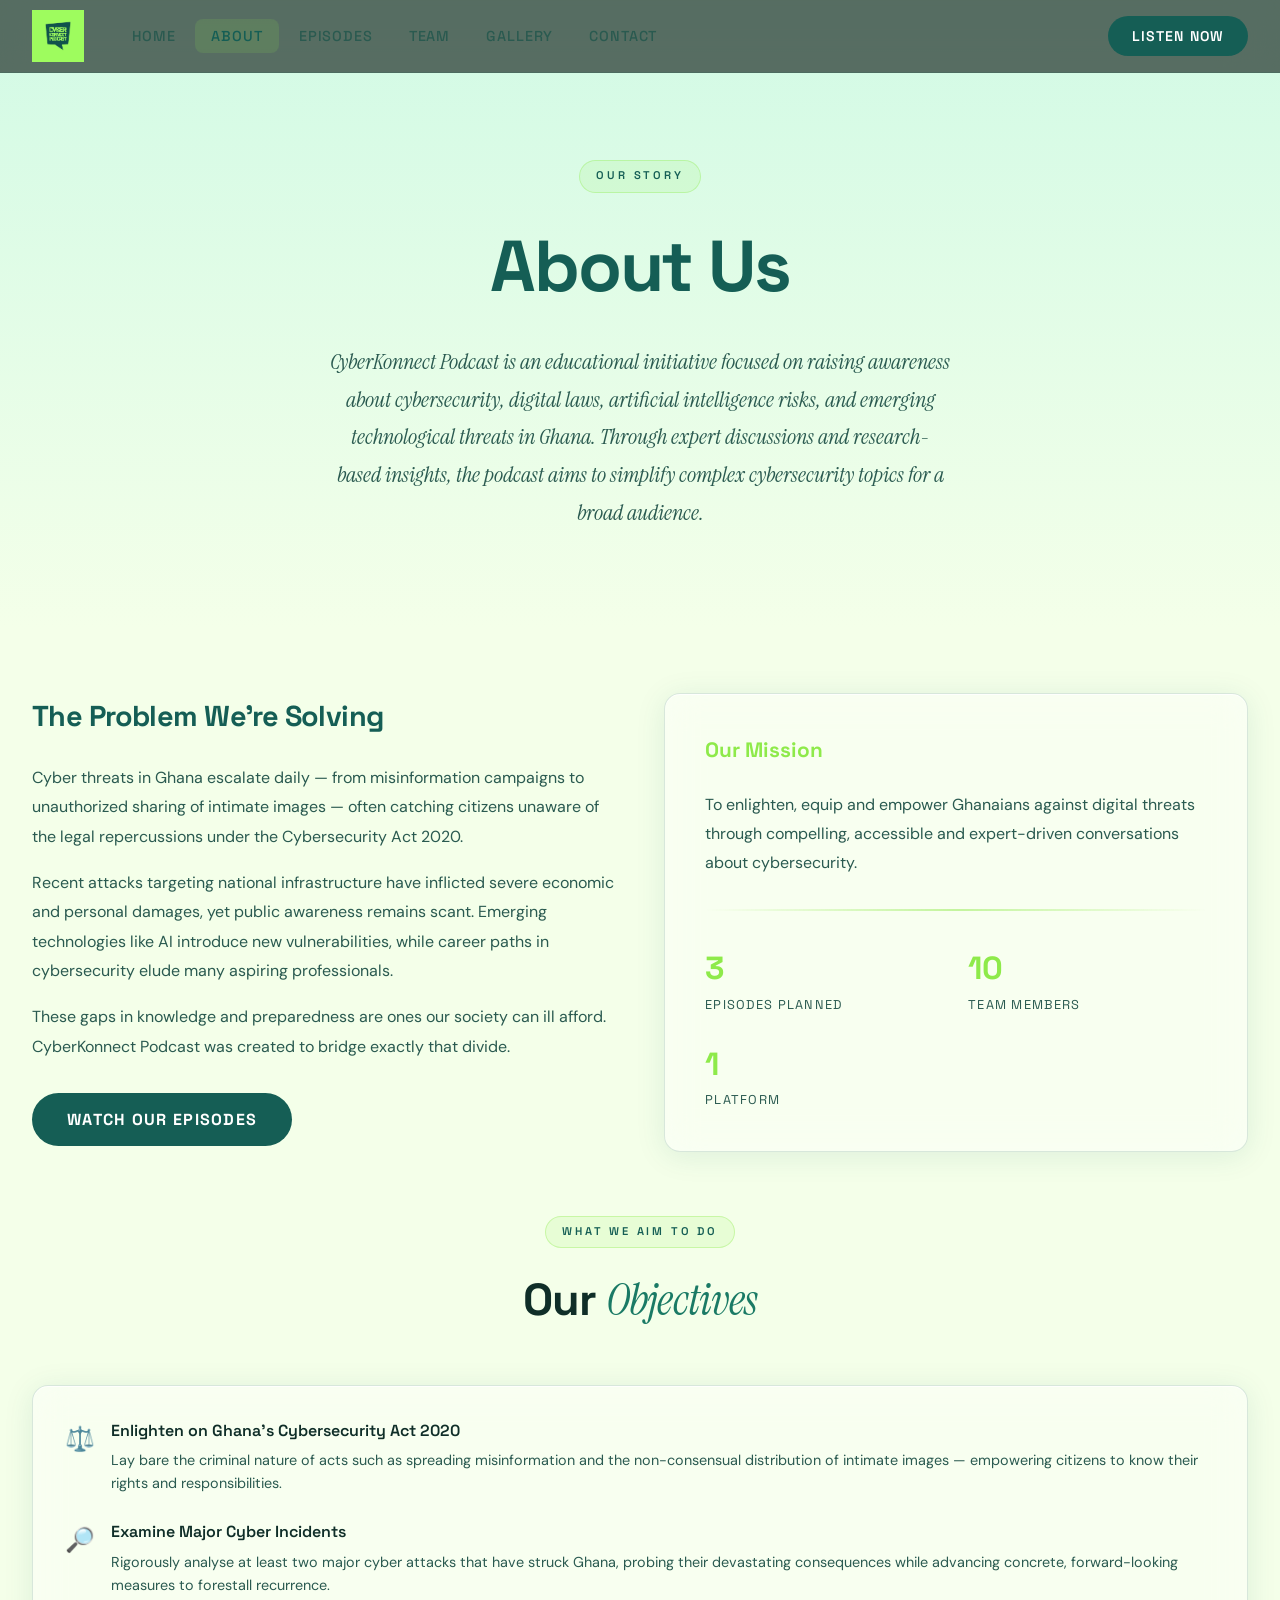
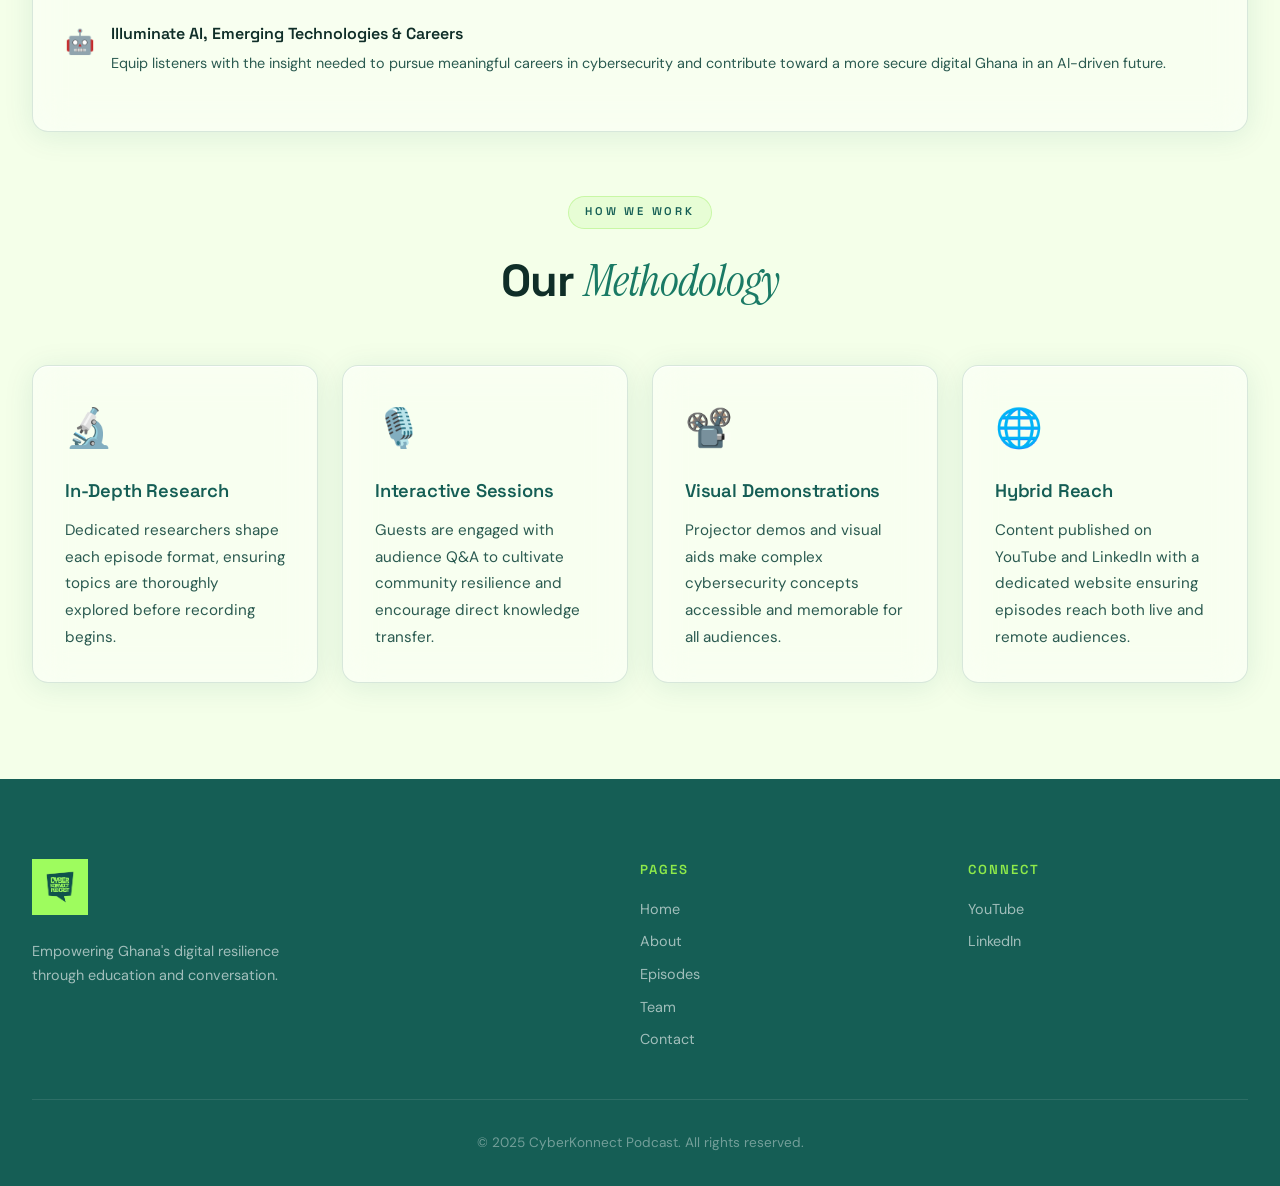
==== about.html @ f5a7f835 "all" ====
<!DOCTYPE html>
<html lang="en">
<head>
  <meta charset="UTF-8" />
  <meta name="viewport" content="width=device-width, initial-scale=1.0"/>
  <title>About — CyberKonnect Podcast</title>
  <link rel="stylesheet" href="styles.css"/>
  
</head>
<body>
  <div class="bg-grid"></div>
  <div class="bg-orbs">
    <div class="orb orb-1"></div>
    <div class="orb orb-2"></div>
    <div class="orb orb-3"></div>
  </div>

  <nav class="glass-nav">
    <div class="nav-inner">
      <a href="index.html" class="nav-logo"><img src="logo.webp" alt="CyberKonnect Logo" class="logo-img"/></a>
      <ul class="nav-links">
        <li><a href="index.html" class="nav-link">Home</a></li>
        <li><a href="about.html" class="nav-link active">About</a></li>
        <li><a href="episodes.html" class="nav-link">Episodes</a></li>
        <li><a href="team.html" class="nav-link">Team</a></li>
        <li><a href="gallery.html" class="nav-link">Gallery</a></li>
        <li><a href="contact.html" class="nav-link">Contact</a></li>
      </ul>
      <a href="episodes.html" class="nav-cta">Listen Now</a>
      <button class="hamburger" id="hamburger"><span></span><span></span><span></span></button>
    </div>
  </nav>
  <div class="mobile-menu" id="mobileMenu">
    <a href="index.html" class="mob-link">Home</a>
    <a href="about.html" class="mob-link active">About</a>
    <a href="episodes.html" class="mob-link">Episodes</a>
    <a href="team.html" class="mob-link">Team</a>
    <a href="gallery.html" class="mob-link">Gallery</a>
    <a href="contact.html" class="mob-link">Contact</a>
  </div>

  <section class="page-hero">
    <span class="section-tag">Our Story</span>
    <h1>About Us</h1>
    <p>CyberKonnect Podcast is an educational initiative focused on raising awareness about cybersecurity, digital laws, artificial intelligence risks, and emerging technological threats in Ghana. Through expert discussions and research-based insights, the podcast aims to simplify complex cybersecurity topics for a broad audience.</p>
  </section>

  <section class="about-section">
    <div class="container">

      <!-- Problem & Mission -->
      <div class="about-grid" style="margin-bottom:4rem;">
        <div class="about-text">
          <h2>The Problem We're Solving</h2>
          <p>Cyber threats in Ghana escalate daily — from misinformation campaigns to unauthorized sharing of intimate images — often catching citizens unaware of the legal repercussions under the Cybersecurity Act 2020.</p>
          <p>Recent attacks targeting national infrastructure have inflicted severe economic and personal damages, yet public awareness remains scant. Emerging technologies like AI introduce new vulnerabilities, while career paths in cybersecurity elude many aspiring professionals.</p>
          <p>These gaps in knowledge and preparedness are ones our society can ill afford. CyberKonnect Podcast was created to bridge exactly that divide.</p>
          <div style="margin-top:2rem;">
            <a href="episodes.html" class="btn-primary">Watch Our Episodes</a>
          </div>
        </div>
        <div class="glass-card" style="padding:2.5rem;">
          <h3 style="font-family:var(--font-heading);font-size:1.3rem;font-weight:700;color:var(--lime);margin-bottom:1.5rem;">Our Mission</h3>
          <p style="color:var(--text-secondary);line-height:1.8;margin-bottom:1.5rem;">To enlighten, equip and empower Ghanaians against digital threats through compelling, accessible and expert-driven conversations about cybersecurity.</p>
          <div class="cyber-divider"></div>
          <div style="display:grid;grid-template-columns:1fr 1fr;gap:1.5rem;margin-top:1.5rem;">
            <div>
              <div style="font-family:var(--font-display);font-size:2rem;font-weight:900;color:var(--lime);">3</div>
              <div style="font-family:var(--font-heading);font-size:0.8rem;text-transform:uppercase;letter-spacing:0.1em;color:var(--text-secondary);">Episodes Planned</div>
            </div>
            <div>
              <div style="font-family:var(--font-display);font-size:2rem;font-weight:900;color:var(--lime);">10</div>
              <div style="font-family:var(--font-heading);font-size:0.8rem;text-transform:uppercase;letter-spacing:0.1em;color:var(--text-secondary);">Team Members</div>
            </div>
            <div>
              <div style="font-family:var(--font-display);font-size:2rem;font-weight:900;color:var(--lime);">1</div>
              <div style="font-family:var(--font-heading);font-size:0.8rem;text-transform:uppercase;letter-spacing:0.1em;color:var(--text-secondary);">Platform</div>
            </div>
            <div>
              <div style="font-family:var(--font-display);font-size:2rem;font-weight:900;color:var(--lime);"></div>
              <div style="font-family:var(--font-heading);font-size:0.8rem;text-transform:uppercase;letter-spacing:0.1em;color:var(--text-secondary);"></div>
            </div>
          </div>
        </div>
      </div>

      <!-- Objectives -->
      <div class="section-header">
        <span class="section-tag">What We Aim To Do</span>
        <h2 class="section-title">Our <span>Objectives</span></h2>
      </div>
      <div class="objectives-card glass-card" style="margin-bottom:4rem;">
        <div class="objective-item">
          <div class="obj-icon">⚖️</div>
          <div class="obj-text">
            <h4>Enlighten on Ghana's Cybersecurity Act 2020</h4>
            <p>Lay bare the criminal nature of acts such as spreading misinformation and the non-consensual distribution of intimate images — empowering citizens to know their rights and responsibilities.</p>
          </div>
        </div>
        <div class="objective-item">
          <div class="obj-icon">🔎</div>
          <div class="obj-text">
            <h4>Examine Major Cyber Incidents</h4>
            <p>Rigorously analyse at least two major cyber attacks that have struck Ghana, probing their devastating consequences while advancing concrete, forward-looking measures to forestall recurrence.</p>
          </div>
        </div>
        <div class="objective-item">
          <div class="obj-icon">🤖</div>
          <div class="obj-text">
            <h4>Illuminate AI, Emerging Technologies & Careers</h4>
            <p>Equip listeners with the insight needed to pursue meaningful careers in cybersecurity and contribute toward a more secure digital Ghana in an AI-driven future.</p>
          </div>
        </div>
      </div>

      <!-- Methodology -->
      <div class="section-header">
        <span class="section-tag">How We Work</span>
        <h2 class="section-title">Our <span>Methodology</span></h2>
      </div>
      <div class="features-grid">
        <div class="feature-card glass-card">
          <div class="feat-icon">🔬</div>
          <h3>In-Depth Research</h3>
          <p>Dedicated researchers shape each episode format, ensuring topics are thoroughly explored before recording begins.</p>
        </div>
        <div class="feature-card glass-card">
          <div class="feat-icon">🎙️</div>
          <h3>Interactive Sessions</h3>
          <p>Guests are engaged with audience Q&A to cultivate community resilience and encourage direct knowledge transfer.</p>
        </div>
        <div class="feature-card glass-card">
          <div class="feat-icon">📽️</div>
          <h3>Visual Demonstrations</h3>
          <p>Projector demos and visual aids make complex cybersecurity concepts accessible and memorable for all audiences.</p>
        </div>
        <div class="feature-card glass-card">
          <div class="feat-icon">🌐</div>
          <h3>Hybrid Reach</h3>
          <p>Content published on YouTube and LinkedIn with a dedicated website ensuring episodes reach both live and remote audiences.</p>
        </div>
      </div>
    </div>
  </section>

  <footer class="footer">
    <div class="container">
      <div class="footer-inner">
        <div class="footer-brand">
          <img src="logo.webp" alt="Logo" class="footer-logo"/>
          <p>Empowering Ghana's digital resilience through education and conversation.</p>
        </div>
        <div class="footer-links">
          <h4>Pages</h4>
          <a href="index.html">Home</a>
          <a href="about.html">About</a>
          <a href="episodes.html">Episodes</a>
          <a href="team.html">Team</a>
          <a href="contact.html">Contact</a>
        </div>
        <div class="footer-socials">
          <h4>Connect</h4>
          <a href="www.youtube.com/@CyberKonnectPodcast">YouTube</a>
          <a href="#">LinkedIn</a>
        </div>
      </div>
      <div class="footer-bottom">
        <p>© 2025 CyberKonnect Podcast. All rights reserved.</p>
      </div>
    </div>
  </footer>

  <script src="main.js"></script>
</body>
</html>
---- styles.css ----
/* ============================================================
   CYBERKONNECT PODCAST — Light Theme Stylesheet
   Palette (from 2.html reference):
     Page bg:    #f4ffe9  (soft mint)
     Teal dark:  #155E55  (deep brand green)
     Teal mid:   #1A7A65
     Lime:       #8EEA4A  (bright accent)
     Lime dim:   #6DC435
     White:      #ffffff
   Fonts: Space Grotesk (display) · Instrument Serif (editorial) · DM Sans (body)
   ============================================================ */

@import url('https://fonts.googleapis.com/css2?family=DM+Sans:ital,opsz,wght@0,9..40,300;0,9..40,400;0,9..40,500;0,9..40,600;1,9..40,300;1,9..40,400&family=Instrument+Serif:ital@0;1&family=Space+Grotesk:wght@300;400;500;600;700&display=swap');

:root {
  /* ── Brand colours ── */
  --lime:          #8EEA4A;
  --lime-dim:      #6DC435;
  --lime-dark:     #4A9E20;
  --lime-glow:     rgba(142,234,74,0.30);
  --lime-subtle:   rgba(142,234,74,0.12);
  --lime-border:   rgba(142,234,74,0.35);

  --teal-dark:     #155E55;
  --teal-mid:      #1A7A65;
  --teal-light:    #2A9E6E;
  --teal-pale:     #d1fae5;

  /* ── Light backgrounds ── */
  --bg-page:       #f4ffe9;
  --bg-white:      #ffffff;
  --bg-card:       rgba(255,255,255,0.75);
  --bg-section:    #edffd8;

  /* ── Glass (light) ── */
  --glass-bg:      rgba(255,255,255,0.55);
  --glass-border:  rgba(21,94,85,0.15);
  --glass-shadow:  0 4px 30px rgba(21,94,85,0.10);

  /* ── Text ── */
  --text-primary:   #0f2e28;
  --text-secondary: #2a5a50;
  --text-muted:     #6aada0;

  /* ── Typography ── */
  --font-display:  'Space Grotesk', sans-serif;
  --font-serif:    'Instrument Serif', serif;
  --font-body:     'DM Sans', sans-serif;
  --font-heading:  'Space Grotesk', sans-serif;

  --radius:    16px;
  --radius-sm: 8px;
  --transition: all 0.3s cubic-bezier(0.4, 0, 0.2, 1);
}

/* ── Reset ── */
*, *::before, *::after { box-sizing: border-box; margin: 0; padding: 0; }
html { scroll-behavior: smooth; }
body {
  background: var(--bg-page);
  color: var(--text-primary);
  font-family: var(--font-body);
  font-size: 16px;
  line-height: 1.6;
  overflow-x: hidden;
}
a { text-decoration: none; color: inherit; }
img { max-width: 100%; }
ul { list-style: none; }

/* ── Animated grid (light, very subtle) ── */
.bg-grid {
  position: fixed; inset: 0; z-index: 0; pointer-events: none;
  background-image:
    linear-gradient(rgba(21,94,85,0.04) 1px, transparent 1px),
    linear-gradient(90deg, rgba(21,94,85,0.04) 1px, transparent 1px);
  background-size: 60px 60px;
  animation: gridDrift 20s linear infinite;
}
@keyframes gridDrift {
  from { background-position: 0 0; }
  to   { background-position: 60px 60px; }
}

/* ── Orbs (light pastel) ── */
.bg-orbs { position: fixed; inset: 0; z-index: 0; pointer-events: none; }
.orb {
  position: absolute; border-radius: 50%; filter: blur(110px); opacity: 0.22;
  animation: float 14s ease-in-out infinite;
}
.orb-1 { width: 600px; height: 600px; background: #8EEA4A; top: -200px; left: -150px; animation-delay: 0s; }
.orb-2 { width: 500px; height: 500px; background: #1A7A65; bottom: -100px; right: -100px; animation-delay: -4s; }
.orb-3 { width: 350px; height: 350px; background: #d1fae5; top: 40%; left: 50%; animation-delay: -8s; }
@keyframes float {
  0%,100% { transform: translate(0,0); }
  33%      { transform: translate(28px,-36px); }
  66%      { transform: translate(-18px,18px); }
}

/* ── Glassmorphism card (light) ── */
.glass-card {
  background: var(--glass-bg);
  border: 1px solid var(--glass-border);
  backdrop-filter: blur(18px) saturate(160%);
  -webkit-backdrop-filter: blur(18px) saturate(160%);
  box-shadow: var(--glass-shadow), inset 0 1px 0 rgba(255,255,255,0.8);
  border-radius: var(--radius);
  transition: var(--transition);
}
.glass-card:hover {
  border-color: rgba(142,234,74,0.5);
  box-shadow: var(--glass-shadow), 0 0 28px var(--lime-glow), inset 0 1px 0 rgba(255,255,255,0.9);
  transform: translateY(-4px);
}

/* ── Nav ── */
.glass-nav {
  position: fixed; top: 0; left: 0; right: 0; z-index: 100;
  background: rgba(255,255,255,0.75);
  border-bottom: 1px solid var(--glass-border);
  backdrop-filter: blur(24px);
  -webkit-backdrop-filter: blur(24px);
}
.nav-inner {
  max-width: 1280px; margin: 0 auto; padding: 0 2rem;
  height: 72px; display: flex; align-items: center; gap: 2rem;
}
.nav-logo { display: flex; align-items: center; }
.logo-img { height: 52px; width: auto; object-fit: contain; }
.nav-links { display: flex; gap: 0.25rem; flex: 1; }
.nav-link {
  font-family: var(--font-heading); font-size: 0.9rem; font-weight: 500;
  letter-spacing: 0.06em; text-transform: uppercase;
  padding: 0.5rem 1rem; border-radius: var(--radius-sm);
  color: var(--text-secondary); transition: var(--transition);
}
.nav-link:hover, .nav-link.active {
  color: var(--teal-dark); background: var(--lime-subtle);
}
.nav-cta {
  font-family: var(--font-heading); font-size: 0.88rem; font-weight: 600;
  letter-spacing: 0.08em; text-transform: uppercase;
  padding: 0.55rem 1.5rem; border-radius: 999px;
  background: var(--teal-dark); color: #fff;
  transition: var(--transition);
}
.nav-cta:hover {
  background: var(--teal-mid);
  box-shadow: 0 4px 18px rgba(21,94,85,0.3);
}

/* Hamburger */
.hamburger {
  display: none; background: none; border: none; cursor: pointer;
  flex-direction: column; gap: 5px; padding: 6px; margin-left: auto;
}
.hamburger span {
  display: block; width: 24px; height: 2px;
  background: var(--teal-dark); border-radius: 2px; transition: var(--transition);
}
.mobile-menu {
  display: none; position: fixed; top: 72px; left: 0; right: 0; z-index: 99;
  background: rgba(255,255,255,0.97); backdrop-filter: blur(20px);
  border-bottom: 1px solid var(--glass-border);
  flex-direction: column; padding: 1rem 2rem 1.5rem;
}
.mobile-menu.open { display: flex; }
.mob-link {
  font-family: var(--font-heading); font-size: 1.05rem; font-weight: 500;
  letter-spacing: 0.06em; text-transform: uppercase;
  padding: 0.75rem 0; color: var(--text-secondary);
  border-bottom: 1px solid var(--teal-pale); transition: var(--transition);
}
.mob-link:last-child { border-bottom: none; }
.mob-link:hover, .mob-link.active { color: var(--teal-dark); }

/* ── Buttons ── */
.btn-primary {
  display: inline-flex; align-items: center; gap: 0.5rem;
  font-family: var(--font-heading); font-size: 1rem; font-weight: 700;
  letter-spacing: 0.08em; text-transform: uppercase;
  padding: 0.85rem 2.2rem; border-radius: 999px;
  background: var(--teal-dark); color: #fff;
  transition: var(--transition); border: none; cursor: pointer;
}
.btn-primary:hover {
  background: var(--teal-mid);
  box-shadow: 0 6px 24px rgba(21,94,85,0.35);
  transform: translateY(-2px);
}
.btn-ghost {
  display: inline-flex; align-items: center; gap: 0.5rem;
  font-family: var(--font-heading); font-size: 1rem; font-weight: 600;
  letter-spacing: 0.08em; text-transform: uppercase;
  padding: 0.85rem 2.2rem; border-radius: 999px;
  background: transparent; color: var(--teal-dark);
  border: 2px solid var(--teal-dark); transition: var(--transition);
}
.btn-ghost:hover {
  background: var(--teal-dark); color: #fff;
  transform: translateY(-2px);
  box-shadow: 0 6px 24px rgba(21,94,85,0.25);
}

/* hero-specific white ghost button */
.btn-ghost-white {
  display: inline-flex; align-items: center; gap: 0.5rem;
  font-family: var(--font-heading); font-size: 1rem; font-weight: 600;
  letter-spacing: 0.08em; text-transform: uppercase;
  padding: 0.85rem 2.2rem; border-radius: 999px;
  background: transparent; color: #fff;
  border: 2px solid rgba(255,255,255,0.7); transition: var(--transition);
}
.btn-ghost-white:hover {
  background: rgba(255,255,255,0.15); border-color: #fff;
  transform: translateY(-2px);
}

/* ── Container ── */
.container { max-width: 1280px; margin: 0 auto; padding: 0 2rem; position: relative; z-index: 1; }

/* ── Section Header ── */
.section-header { text-align: center; margin-bottom: 3rem; }
.section-tag {
  font-family: var(--font-display); font-size: 0.7rem; font-weight: 600;
  letter-spacing: 0.25em; text-transform: uppercase;
  color: var(--teal-dark); background: var(--lime-subtle);
  padding: 0.4rem 1rem; border-radius: 999px;
  border: 1px solid var(--lime-border); display: inline-block; margin-bottom: 1rem;
}
.section-title {
  font-family: var(--font-display); font-size: clamp(1.8rem, 4vw, 2.8rem);
  font-weight: 700; color: var(--text-primary); letter-spacing: -0.02em;
}
.section-title span {
  color: var(--teal-mid); font-family: var(--font-serif); font-style: italic; font-weight: 400;
}

/* ================================================================
   HERO — full-bleed background image, content pushed LEFT
   ================================================================ */
.hero {
  position: relative; z-index: 1;
  min-height: 100vh;
  display: flex; align-items: center;
  padding: 0; /* no extra padding — handled by hero-container */
  overflow: hidden;
}

/* Background image layer */
.hero-bg {
  position: absolute; inset: 0; z-index: 0;
  background-image: url('hero.webp');
  background-size: cover;
  background-position: center center;
  background-repeat: no-repeat;
}
/* Dark-to-transparent overlay so left text stays readable */
.hero-bg::after {
  content: '';
  position: absolute; inset: 0;
  background: linear-gradient(
    105deg,
    rgba(21,94,85,0.82) 0%,
    rgba(21,94,85,0.65) 40%,
    rgba(21,94,85,0.10) 75%,
    transparent 100%
  );
}

/* Content container: max-width, left-aligned */
.hero-container {
  position: relative; z-index: 1;
  width: 100%; max-width: 1280px;
  margin: 0 auto;
  padding: 140px 2rem 6rem;
  display: flex; flex-direction: column;
  align-items: flex-start; /* ← pushed LEFT */
}

/* Badge */
.hero-badge {
  display: inline-flex; align-items: center; gap: 0.6rem;
  font-family: var(--font-heading); font-size: 0.8rem; font-weight: 500;
  letter-spacing: 0.14em; text-transform: uppercase;
  color: #fff; background: rgba(255,255,255,0.15);
  border: 1px solid rgba(255,255,255,0.35); padding: 0.45rem 1.1rem;
  border-radius: 999px; margin-bottom: 2rem;
  backdrop-filter: blur(8px);
  animation: fadeInUp 0.6s ease both;
}
.pulse-dot {
  width: 8px; height: 8px; border-radius: 50%;
  background: var(--lime); box-shadow: 0 0 10px var(--lime);
  animation: pulse 2s ease-in-out infinite;
}
@keyframes pulse { 0%,100%{opacity:1;transform:scale(1)} 50%{opacity:0.5;transform:scale(1.5)} }

/* Hero title */
.hero-title {
  display: flex; flex-direction: column;
  line-height: 0.9; margin-bottom: 1.75rem; text-align: left;
}
.hero-title .line-1 {
  font-family: var(--font-display); font-weight: 700;
  font-size: clamp(3.5rem, 10vw, 8rem);
  color: #fff; letter-spacing: -0.03em;
  text-shadow: 0 2px 20px rgba(0,0,0,0.25);
  animation: fadeInUp 0.7s 0.1s ease both;
}
.hero-title .line-2 {
  font-family: var(--font-serif); font-style: italic; font-weight: 400;
  font-size: clamp(2.5rem, 7.5vw, 6rem);
  color: var(--lime); letter-spacing: 0.01em;
  text-shadow: 0 0 40px rgba(142,234,74,0.5);
  animation: fadeInUp 0.7s 0.2s ease both;
}
.hero-title .line-3 {
  font-family: var(--font-display); font-weight: 300;
  font-size: clamp(1.5rem, 4.5vw, 3.8rem);
  color: rgba(255,255,255,0.75); letter-spacing: 0.2em; text-transform: uppercase;
  animation: fadeInUp 0.7s 0.3s ease both;
}

.hero-sub {
  font-family: var(--font-body); font-size: clamp(1rem, 1.8vw, 1.2rem);
  font-weight: 300; line-height: 1.8;
  color: rgba(255,255,255,0.85);
  max-width: 520px; margin-bottom: 2.5rem; text-align: left;
  animation: fadeInUp 0.7s 0.4s ease both;
}
.hero-actions {
  display: flex; gap: 1rem; flex-wrap: wrap; justify-content: flex-start;
  margin-bottom: 4rem;
  animation: fadeInUp 0.7s 0.5s ease both;
}
.hero-stats {
  display: flex; gap: 1.25rem; flex-wrap: wrap; justify-content: flex-start;
  animation: fadeInUp 0.7s 0.6s ease both;
}
.stat-card {
  padding: 1.25rem 1.75rem; text-align: left;
  background: rgba(255,255,255,0.12);
  border: 1px solid rgba(255,255,255,0.25);
  backdrop-filter: blur(12px);
}
.stat-num {
  display: block; font-family: var(--font-display); font-size: 2.4rem;
  font-weight: 700; color: var(--lime); line-height: 1; letter-spacing: -0.02em;
}
.stat-label {
  display: block; font-family: var(--font-heading); font-size: 0.75rem;
  font-weight: 500; letter-spacing: 0.12em; text-transform: uppercase;
  color: rgba(255,255,255,0.7); margin-top: 0.3rem;
}

@keyframes fadeInUp {
  from { opacity: 0; transform: translateY(28px); }
  to   { opacity: 1; transform: translateY(0); }
}

/* ── Features Strip ── */
.features-strip { position: relative; z-index: 1; padding: 5rem 0; background: var(--bg-white); }
.features-grid { display: grid; grid-template-columns: repeat(auto-fit, minmax(240px, 1fr)); gap: 1.5rem; }
.feature-card { padding: 2rem; background: var(--glass-bg); }
.feat-icon { font-size: 2.4rem; margin-bottom: 1rem; }
.feature-card h3 {
  font-family: var(--font-display); font-size: 1.15rem; font-weight: 600;
  color: var(--teal-dark); margin-bottom: 0.75rem; letter-spacing: -0.01em;
}
.feature-card p { color: var(--text-secondary); font-size: 0.95rem; line-height: 1.75; }

/* ── Latest Episodes ── */
.latest-section { position: relative; z-index: 1; padding: 5rem 0; background: var(--bg-page); }
.episodes-preview { display: grid; grid-template-columns: repeat(auto-fit, minmax(300px, 1fr)); gap: 1.5rem; }
.ep-card { padding: 2rem; display: flex; flex-direction: column; gap: 1rem; }
.ep-card.featured { border-color: rgba(142,234,74,0.5); }
.ep-num {
  font-family: var(--font-display); font-size: 0.72rem; font-weight: 700;
  letter-spacing: 0.2em; color: var(--teal-dark); background: var(--lime-subtle);
  display: inline-block; padding: 0.3rem 0.8rem; border-radius: 999px;
  border: 1px solid var(--lime-border); width: fit-content;
}
.ep-card h3 {
  font-family: var(--font-display); font-size: 1.2rem; font-weight: 700;
  color: var(--text-primary); letter-spacing: -0.01em;
}
.ep-card p { color: var(--text-secondary); font-size: 0.95rem; line-height: 1.75; flex: 1; }
.ep-meta { display: flex; gap: 1rem; flex-wrap: wrap; font-size: 0.8rem; color: var(--text-muted); }
.ep-btn {
  font-family: var(--font-heading); font-size: 0.88rem; font-weight: 600;
  letter-spacing: 0.06em; text-transform: uppercase;
  color: var(--teal-dark); transition: var(--transition);
  display: inline-flex; align-items: center; gap: 0.25rem;
}
.ep-btn:hover { gap: 0.5rem; color: var(--teal-mid); }

/* ── CTA Banner ── */
.cta-banner { position: relative; z-index: 1; padding: 5rem 2rem; background: var(--bg-white); }
.cta-glass {
  max-width: 900px; margin: 0 auto; padding: 4rem 3rem; text-align: center;
  background: linear-gradient(135deg, var(--teal-dark) 0%, var(--teal-mid) 100%);
  border: none;
}
.cta-glass:hover { transform: none; box-shadow: 0 12px 50px rgba(21,94,85,0.25); }
.cta-glass h2 {
  font-family: var(--font-display); font-size: clamp(1.6rem, 4vw, 2.4rem);
  font-weight: 700; color: #fff; margin-bottom: 1rem; letter-spacing: -0.01em;
}
.cta-glass p { color: rgba(255,255,255,0.8); margin-bottom: 2.5rem; font-size: 1.05rem; }
.cta-btns { display: flex; gap: 1rem; justify-content: center; flex-wrap: wrap; }
.cta-glass .btn-primary { background: var(--lime); color: var(--teal-dark); }
.cta-glass .btn-primary:hover { background: #aaff55; }
.cta-glass .btn-ghost { color: #fff; border-color: rgba(255,255,255,0.6); }
.cta-glass .btn-ghost:hover { background: rgba(255,255,255,0.15); color: #fff; }

/* ── Footer ── */
.footer {
  position: relative; z-index: 1; padding: 5rem 0 2rem;
  background: var(--teal-dark);
  border-top: none;
}
.footer-inner { display: grid; grid-template-columns: 2fr 1fr 1fr; gap: 3rem; margin-bottom: 3rem; }
.footer-logo { height: 56px; margin-bottom: 1rem; }
.footer-brand p { color: rgba(255,255,255,0.6); font-size: 0.9rem; line-height: 1.7; max-width: 280px; }
.footer-links, .footer-socials { display: flex; flex-direction: column; gap: 0.6rem; }
.footer-links h4, .footer-socials h4 {
  font-family: var(--font-heading); font-size: 0.82rem; font-weight: 600;
  letter-spacing: 0.15em; text-transform: uppercase;
  color: var(--lime); margin-bottom: 0.5rem;
}
.footer-links a, .footer-socials a {
  color: rgba(255,255,255,0.6); font-size: 0.9rem; transition: var(--transition);
}
.footer-links a:hover, .footer-socials a:hover { color: #fff; padding-left: 4px; }
.footer-bottom {
  border-top: 1px solid rgba(255,255,255,0.1); padding-top: 2rem;
  text-align: center; color: rgba(255,255,255,0.4); font-size: 0.85rem;
}

/* ── Page Hero (inner pages) ── */
.page-hero {
  position: relative; z-index: 1;
  padding: 160px 2rem 6rem; text-align: center;
  background: linear-gradient(180deg, var(--teal-pale) 0%, var(--bg-page) 100%);
}
.page-hero h1 {
  font-family: var(--font-display); font-size: clamp(2.5rem, 7vw, 4.5rem);
  font-weight: 700; color: var(--teal-dark); letter-spacing: -0.03em;
  margin-bottom: 1.25rem;
}
.page-hero p {
  font-family: var(--font-serif); font-style: italic;
  font-size: clamp(1.1rem, 2.2vw, 1.35rem);
  color: var(--text-secondary); max-width: 620px; margin: 0 auto; line-height: 1.75;
}

/* ── About Page ── */
.about-section { position: relative; z-index: 1; padding: 4rem 0 6rem; background: var(--bg-page); }
.about-grid { display: grid; grid-template-columns: 1fr 1fr; gap: 3rem; align-items: start; }
.about-text h2 {
  font-family: var(--font-display); font-size: 1.8rem; font-weight: 700;
  color: var(--teal-dark); margin-bottom: 1.5rem; letter-spacing: -0.02em;
}
.about-text p { color: var(--text-secondary); line-height: 1.85; margin-bottom: 1rem; }
.objectives-card { padding: 2rem; }
.objectives-card h3 {
  font-family: var(--font-heading); font-size: 1.2rem; font-weight: 700;
  color: var(--teal-dark); margin-bottom: 1.5rem;
}
.objective-item { display: flex; gap: 1rem; margin-bottom: 1.5rem; align-items: flex-start; }
.obj-icon { font-size: 1.5rem; flex-shrink: 0; margin-top: 2px; }
.obj-text h4 {
  font-family: var(--font-heading); font-size: 1rem; font-weight: 600;
  color: var(--text-primary); margin-bottom: 0.35rem;
}
.obj-text p { color: var(--text-secondary); font-size: 0.9rem; }

/* ── Episodes Page ── */
.episodes-section { position: relative; z-index: 1; padding: 2rem 0 6rem; background: var(--bg-page); }
.ep-full-card { padding: 2.5rem; margin-bottom: 1.5rem; }
.ep-full-card .ep-header { display: flex; align-items: center; gap: 1rem; margin-bottom: 1.5rem; }
.ep-full-card h2 {
  font-family: var(--font-display); font-size: 1.5rem; font-weight: 700;
  color: var(--text-primary); letter-spacing: -0.01em;
}
.ep-details { display: grid; grid-template-columns: 1fr 1fr; gap: 1.5rem; }
.ep-detail-item h4 {
  font-family: var(--font-heading); font-size: 0.78rem; font-weight: 600;
  letter-spacing: 0.12em; text-transform: uppercase;
  color: var(--teal-dark); margin-bottom: 0.5rem;
}
.ep-detail-item p { color: var(--text-secondary); font-size: 0.9rem; }
.ep-topics { list-style: none; margin-top: 0.5rem; }
.ep-topics li {
  color: var(--text-secondary); font-size: 0.9rem; padding: 0.3rem 0;
  padding-left: 1.2rem; position: relative;
}
.ep-topics li::before { content: '→'; position: absolute; left: 0; color: var(--lime-dim); }

/* ── Team Page ── */
.team-section { position: relative; z-index: 1; padding: 2rem 0 6rem; background: var(--bg-page); }
.team-grid { display: grid; grid-template-columns: repeat(auto-fill, minmax(240px, 1fr)); gap: 1.5rem; }

.team-card { padding: 0; overflow: hidden; text-align: center; display: flex; flex-direction: column; }
.team-photo-wrap {
  position: relative; width: 100%; aspect-ratio: 1 / 1.1; overflow: hidden;
  background: linear-gradient(160deg, var(--teal-pale) 0%, var(--bg-white) 100%);
}
.team-photo-wrap img {
  width: 100%; height: 100%; object-fit: cover;
  transition: transform 0.5s ease, filter 0.4s ease;
}
.team-card:hover .team-photo-wrap img { transform: scale(1.04); }
.team-photo-placeholder {
  width: 100%; height: 100%;
  display: flex; align-items: center; justify-content: center;
  background: linear-gradient(135deg, var(--teal-pale) 0%, #c3f5d8 100%);
  position: relative; overflow: hidden;
}
.team-photo-placeholder::before {
  content: ''; position: absolute; inset: 0;
  background: radial-gradient(circle at 40% 30%, rgba(142,234,74,0.2) 0%, transparent 65%);
}
.team-initials-big {
  font-family: var(--font-display); font-size: 3.5rem; font-weight: 700;
  color: var(--teal-dark); opacity: 0.5; position: relative; z-index: 1;
}
.team-photo-overlay {
  position: absolute; bottom: 0; left: 0; right: 0;
  background: linear-gradient(to top, rgba(21,94,85,0.25) 0%, transparent 100%);
  height: 40%;
}
.team-card-body { padding: 1.25rem 1.4rem 1.6rem; flex: 1; display: flex; flex-direction: column; }
.team-card-body h3 {
  font-family: var(--font-display); font-size: 1rem; font-weight: 600;
  color: var(--text-primary); margin-bottom: 0.3rem; letter-spacing: -0.01em; line-height: 1.3;
}
.team-card-body .role {
  font-family: var(--font-body); font-size: 0.78rem; font-weight: 500;
  letter-spacing: 0.06em; text-transform: uppercase;
  color: var(--teal-mid); margin-bottom: 0.75rem; display: block;
}
.team-card-body p {
  color: var(--text-secondary); font-size: 0.88rem;
  font-family: var(--font-body); line-height: 1.65; flex: 1; margin-bottom: 1.1rem;
}
.linkedin-btn {
  display: inline-flex; align-items: center; gap: 0.45rem;
  font-family: var(--font-body); font-size: 0.8rem; font-weight: 600;
  letter-spacing: 0.04em; padding: 0.45rem 1rem; border-radius: 999px;
  background: rgba(10,102,194,0.08);
  border: 1px solid rgba(10,102,194,0.3);
  color: #0a66c2; transition: var(--transition);
  text-decoration: none; align-self: flex-start;
}
.linkedin-btn:hover {
  background: rgba(10,102,194,0.15); border-color: #0a66c2;
  transform: translateY(-2px); box-shadow: 0 4px 14px rgba(10,102,194,0.2);
}

/* Host card */
.team-host-card {
  display: grid; grid-template-columns: 280px 1fr; gap: 0;
  max-width: 700px; margin: 0 auto 5rem; overflow: hidden;
}
.team-host-card .team-photo-wrap { aspect-ratio: unset; min-height: 320px; }
.host-body { padding: 2.5rem 2rem; display: flex; flex-direction: column; justify-content: center; }
.host-body .host-label {
  font-family: var(--font-body); font-size: 0.75rem; font-weight: 500;
  letter-spacing: 0.15em; text-transform: uppercase; color: var(--teal-mid);
  margin-bottom: 0.75rem; display: block;
}
.host-body h3 {
  font-family: var(--font-display); font-size: 1.5rem; font-weight: 700;
  color: var(--text-primary); letter-spacing: -0.02em; margin-bottom: 0.4rem;
}
.host-body .role {
  font-family: var(--font-serif); font-style: italic; font-size: 1rem;
  color: var(--teal-mid); margin-bottom: 1.25rem; display: block;
}
.host-body p { color: var(--text-secondary); font-size: 0.95rem; line-height: 1.75; }
.host-body .linkedin-btn { margin-top: 1.25rem; }

/* Team photo note */
.team-photo-note {
  margin: 3rem auto 0; text-align: center;
  font-family: var(--font-body); font-size: 0.85rem; color: var(--text-muted);
  padding: 1rem 1.5rem; line-height: 1.7;
  background: var(--lime-subtle); border: 1px dashed var(--lime-border);
  border-radius: var(--radius-sm); max-width: 650px;
}
.team-photo-note code {
  font-size: 0.8rem; color: var(--teal-dark);
  background: rgba(142,234,74,0.15); padding: 0.1em 0.4em; border-radius: 4px;
}

/* ── Contact Page ── */
.contact-section { position: relative; z-index: 1; padding: 2rem 0 6rem; background: var(--bg-page); }
.contact-grid { display: grid; grid-template-columns: 1fr 1fr; gap: 3rem; }
.contact-form-card { padding: 2.5rem; }
.contact-form-card h2 {
  font-family: var(--font-display); font-size: 1.5rem; font-weight: 700;
  color: var(--teal-dark); margin-bottom: 2rem; letter-spacing: -0.01em;
}
.form-group { margin-bottom: 1.5rem; }
.form-group label {
  display: block; font-family: var(--font-heading); font-size: 0.82rem;
  font-weight: 600; letter-spacing: 0.1em; text-transform: uppercase;
  color: var(--text-secondary); margin-bottom: 0.5rem;
}
.form-group input,
.form-group textarea,
.form-group select {
  width: 100%; padding: 0.85rem 1.2rem;
  background: var(--bg-white); border: 1.5px solid var(--teal-pale);
  border-radius: var(--radius-sm); color: var(--text-primary);
  font-family: var(--font-body); font-size: 0.95rem;
  outline: none; transition: var(--transition);
}
.form-group input:focus,
.form-group textarea:focus,
.form-group select:focus {
  border-color: var(--teal-mid);
  box-shadow: 0 0 0 3px rgba(21,94,85,0.1);
}
.form-group textarea { resize: vertical; min-height: 140px; }

.contact-info { display: flex; flex-direction: column; gap: 1.5rem; }
.info-card { padding: 1.5rem; display: flex; gap: 1rem; align-items: flex-start; }
.info-icon { font-size: 1.5rem; flex-shrink: 0; }
.info-text h4 {
  font-family: var(--font-heading); font-size: 0.88rem; font-weight: 600;
  letter-spacing: 0.1em; text-transform: uppercase; color: var(--teal-dark); margin-bottom: 0.3rem;
}
.info-text p { color: var(--text-secondary); font-size: 0.9rem; }
.social-links { display: flex; gap: 0.75rem; flex-wrap: wrap; }
.social-link {
  font-family: var(--font-heading); font-size: 0.82rem; font-weight: 600;
  letter-spacing: 0.08em; text-transform: uppercase;
  padding: 0.45rem 1.1rem; border-radius: 999px;
  background: var(--lime-subtle); border: 1px solid var(--lime-border);
  color: var(--teal-dark); transition: var(--transition); display: inline-block;
}
.social-link:hover { background: var(--lime); color: var(--teal-dark); }

/* ── Divider ── */
.cyber-divider {
  height: 2px; margin: 2rem 0;
  background: linear-gradient(90deg, transparent, var(--lime), transparent);
  opacity: 0.5;
}

/* ================================================================
   GALLERY PAGE
   ================================================================ */
.gallery-section { position: relative; z-index: 1; padding: 2rem 0 6rem; background: var(--bg-page); }

.gallery-filters {
  display: flex; gap: 0.6rem; flex-wrap: wrap;
  justify-content: center; margin-bottom: 3rem;
}
.filter-btn {
  font-family: var(--font-body); font-size: 0.85rem; font-weight: 500;
  letter-spacing: 0.05em; padding: 0.5rem 1.3rem; border-radius: 999px;
  background: var(--bg-white); border: 1.5px solid var(--teal-pale);
  color: var(--text-secondary); cursor: pointer; transition: var(--transition);
}
.filter-btn:hover { border-color: var(--teal-mid); color: var(--teal-dark); }
.filter-btn.active {
  background: var(--teal-dark); color: #fff;
  border-color: var(--teal-dark); font-weight: 600;
  box-shadow: 0 4px 16px rgba(21,94,85,0.25);
}

.gallery-grid { columns: 3; column-gap: 1.2rem; }
.gallery-item {
  break-inside: avoid; margin-bottom: 1.2rem;
  position: relative; border-radius: var(--radius); overflow: hidden;
  cursor: pointer; border: 1.5px solid var(--glass-border); transition: var(--transition);
}
.gallery-item:hover { border-color: var(--lime-dim); transform: translateY(-3px); }
.gallery-item:hover .gallery-overlay { opacity: 1; }
.gallery-item:hover .gallery-img { transform: scale(1.05); filter: brightness(0.88); }

.gallery-img { width: 100%; display: block; transition: transform 0.5s ease, filter 0.4s ease; object-fit: cover; }

.gallery-placeholder {
  width: 100%;
  background: linear-gradient(135deg, var(--teal-pale) 0%, #c8f5dc 100%);
  display: flex; align-items: center; justify-content: center;
  position: relative; overflow: hidden;
}
.gallery-placeholder::before {
  content: ''; position: absolute; inset: 0;
  background: radial-gradient(circle at 30% 30%, rgba(142,234,74,0.18) 0%, transparent 65%);
}
.gallery-placeholder-icon { font-size: 2.5rem; opacity: 0.45; position: relative; z-index: 1; }

.gallery-overlay {
  position: absolute; inset: 0; opacity: 0; transition: opacity 0.3s ease;
  background: linear-gradient(to top, rgba(21,94,85,0.88) 0%, rgba(21,94,85,0.3) 55%, transparent 100%);
  display: flex; flex-direction: column; justify-content: flex-end; padding: 1.5rem;
}
.gallery-overlay-label {
  font-family: var(--font-body); font-size: 0.72rem; font-weight: 500;
  letter-spacing: 0.1em; text-transform: uppercase;
  color: var(--lime); margin-bottom: 0.3rem; display: block;
}
.gallery-overlay-title {
  font-family: var(--font-display); font-size: 0.95rem; font-weight: 600; color: #fff; line-height: 1.3;
}
.gallery-overlay-zoom {
  position: absolute; top: 1rem; right: 1rem;
  width: 34px; height: 34px; border-radius: 50%;
  background: rgba(255,255,255,0.2); border: 1px solid rgba(255,255,255,0.4);
  display: flex; align-items: center; justify-content: center;
  color: #fff; font-size: 1rem; backdrop-filter: blur(6px);
}

/* Lightbox */
.lightbox {
  position: fixed; inset: 0; z-index: 999;
  background: rgba(15,46,40,0.96);
  display: none; align-items: center; justify-content: center;
  padding: 2rem; backdrop-filter: blur(12px);
}
.lightbox.open { display: flex; }
.lightbox-inner {
  position: relative; max-width: 900px; width: 100%;
  display: flex; flex-direction: column; align-items: center; gap: 1.25rem;
}
.lightbox-img-wrap {
  width: 100%; border-radius: var(--radius); overflow: hidden;
  border: 1px solid rgba(255,255,255,0.15);
  box-shadow: 0 0 60px rgba(0,0,0,0.5);
}
.lightbox-img-wrap img,
.lightbox-img-wrap .gallery-placeholder { width: 100%; max-height: 70vh; object-fit: contain; display: block; }
.lightbox-img-wrap .gallery-placeholder { min-height: 360px; }
.lightbox-caption { text-align: center; }
.lightbox-caption .gallery-overlay-label { display: inline-block; margin-bottom: 0.35rem; }
.lightbox-caption .gallery-overlay-title { font-size: 1.1rem; color: #fff; }
.lightbox-close {
  position: fixed; top: 1.5rem; right: 1.5rem;
  width: 44px; height: 44px; border-radius: 50%;
  background: rgba(255,255,255,0.1); border: 1px solid rgba(255,255,255,0.2);
  color: #fff; font-size: 1.3rem;
  display: flex; align-items: center; justify-content: center;
  cursor: pointer; backdrop-filter: blur(10px); transition: var(--transition);
}
.lightbox-close:hover { background: var(--lime); color: var(--teal-dark); }
.lightbox-nav {
  position: fixed; top: 50%; transform: translateY(-50%);
  width: 48px; height: 48px; border-radius: 50%;
  background: rgba(255,255,255,0.1); border: 1px solid rgba(255,255,255,0.2);
  color: #fff; font-size: 1.3rem;
  display: flex; align-items: center; justify-content: center;
  cursor: pointer; backdrop-filter: blur(10px); transition: var(--transition); z-index: 1000;
}
.lightbox-nav:hover { background: var(--lime); color: var(--teal-dark); }
.lightbox-prev { left: 1.25rem; }
.lightbox-next { right: 1.25rem; }
.lightbox-counter { font-family: var(--font-body); font-size: 0.8rem; color: rgba(255,255,255,0.5); letter-spacing: 0.1em; }

.gallery-upload-note {
  margin: 2.5rem auto 0; max-width: 680px; text-align: center;
  font-family: var(--font-body); font-size: 0.85rem; color: var(--text-muted);
  padding: 1rem 1.5rem; line-height: 1.7;
  background: var(--lime-subtle); border: 1px dashed var(--lime-border);
  border-radius: var(--radius-sm);
}
.gallery-upload-note code { color: var(--teal-dark); background: rgba(142,234,74,0.15); padding: 0.1em 0.4em; border-radius: 4px; font-size: 0.8rem; }

@media (max-width: 900px) { .gallery-grid { columns: 2; } }
@media (max-width: 550px) { .gallery-grid { columns: 1; } }

/* ── Responsive ── */
@media (max-width: 900px) {
  .nav-links, .nav-cta { display: none; }
  .hamburger { display: flex; }
  .about-grid, .contact-grid { grid-template-columns: 1fr; }
  .footer-inner { grid-template-columns: 1fr; gap: 2rem; }
  .ep-details { grid-template-columns: 1fr; }
  .team-host-card { grid-template-columns: 1fr; }
  .team-host-card .team-photo-wrap { min-height: 260px; }
  .hero-title .line-1 { font-size: clamp(3rem, 14vw, 8rem); }
}
@media (max-width: 600px) {
  .hero-container { padding: 120px 1.5rem 4rem; }
  .hero-stats { gap: 0.75rem; }
  .stat-card { padding: 1rem 1.25rem; }
  .cta-glass { padding: 2.5rem 1.5rem; }
  .contact-form-card { padding: 1.5rem; }
}
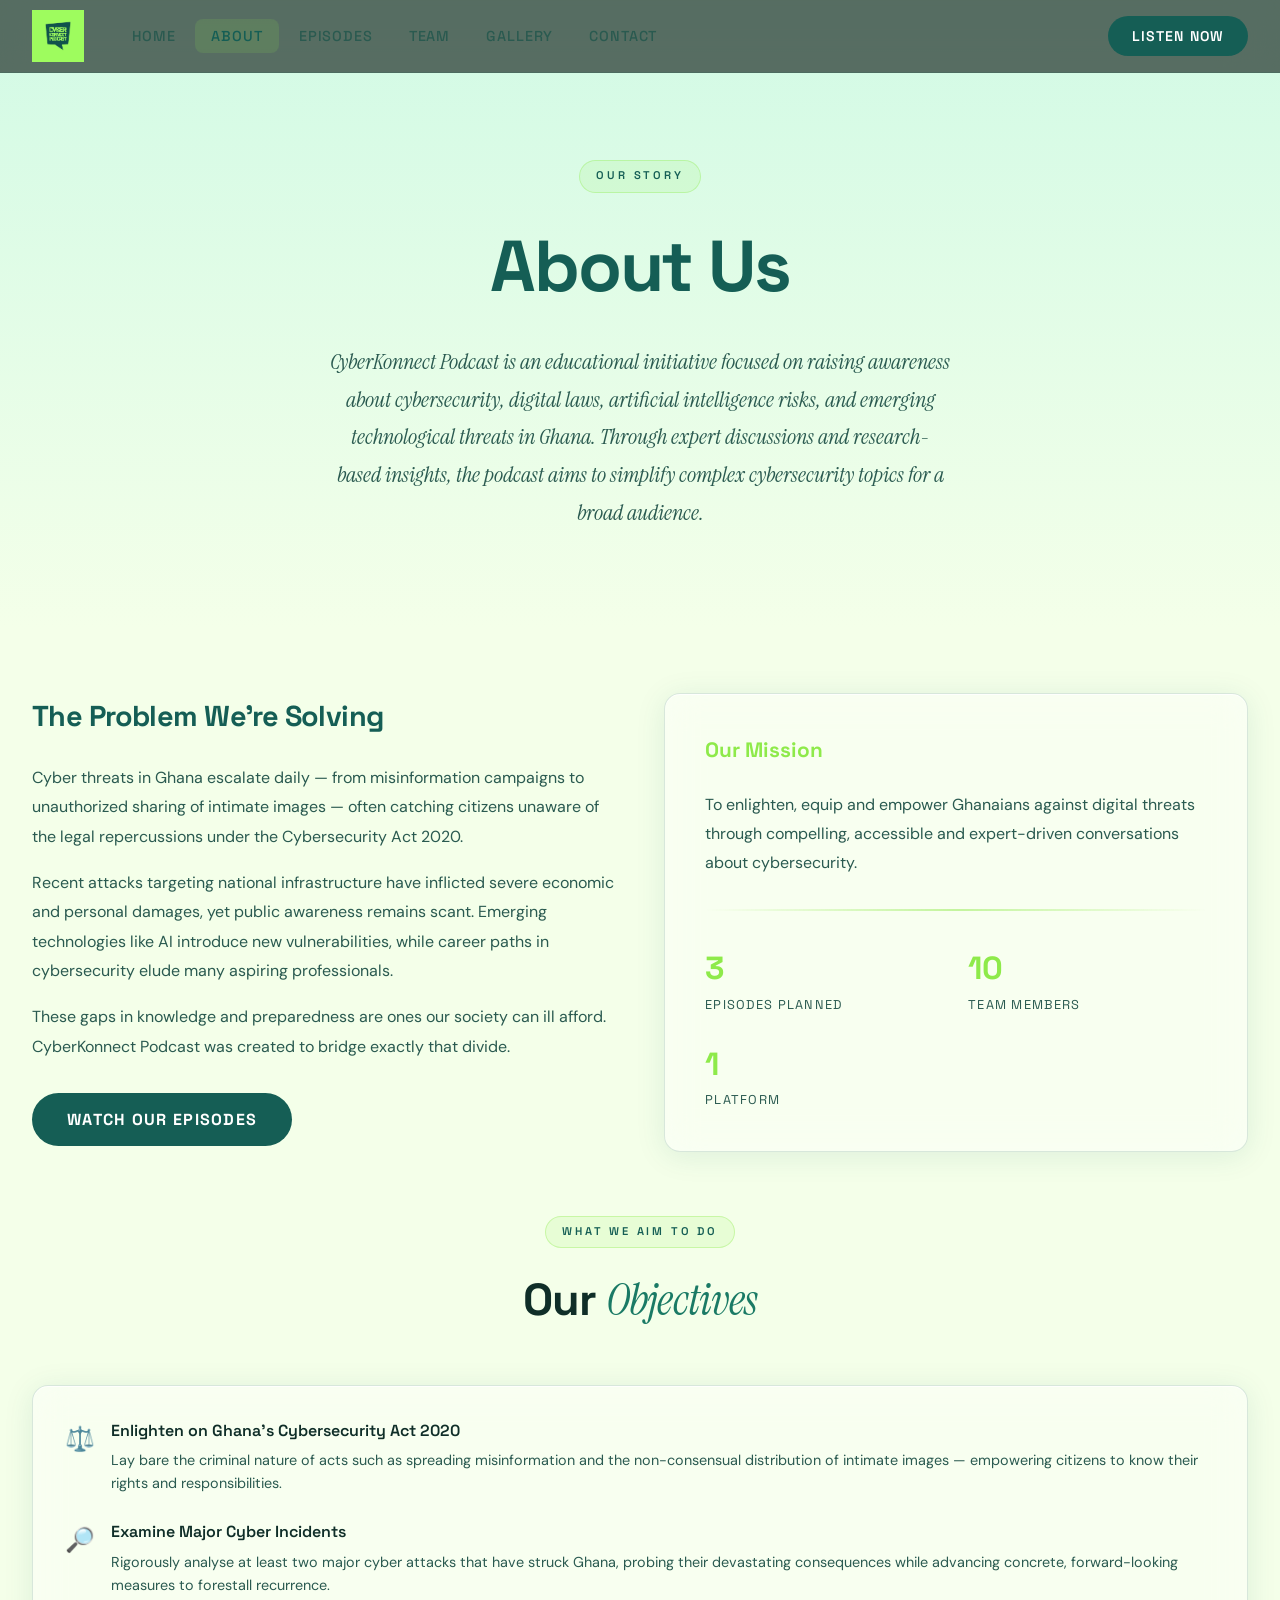
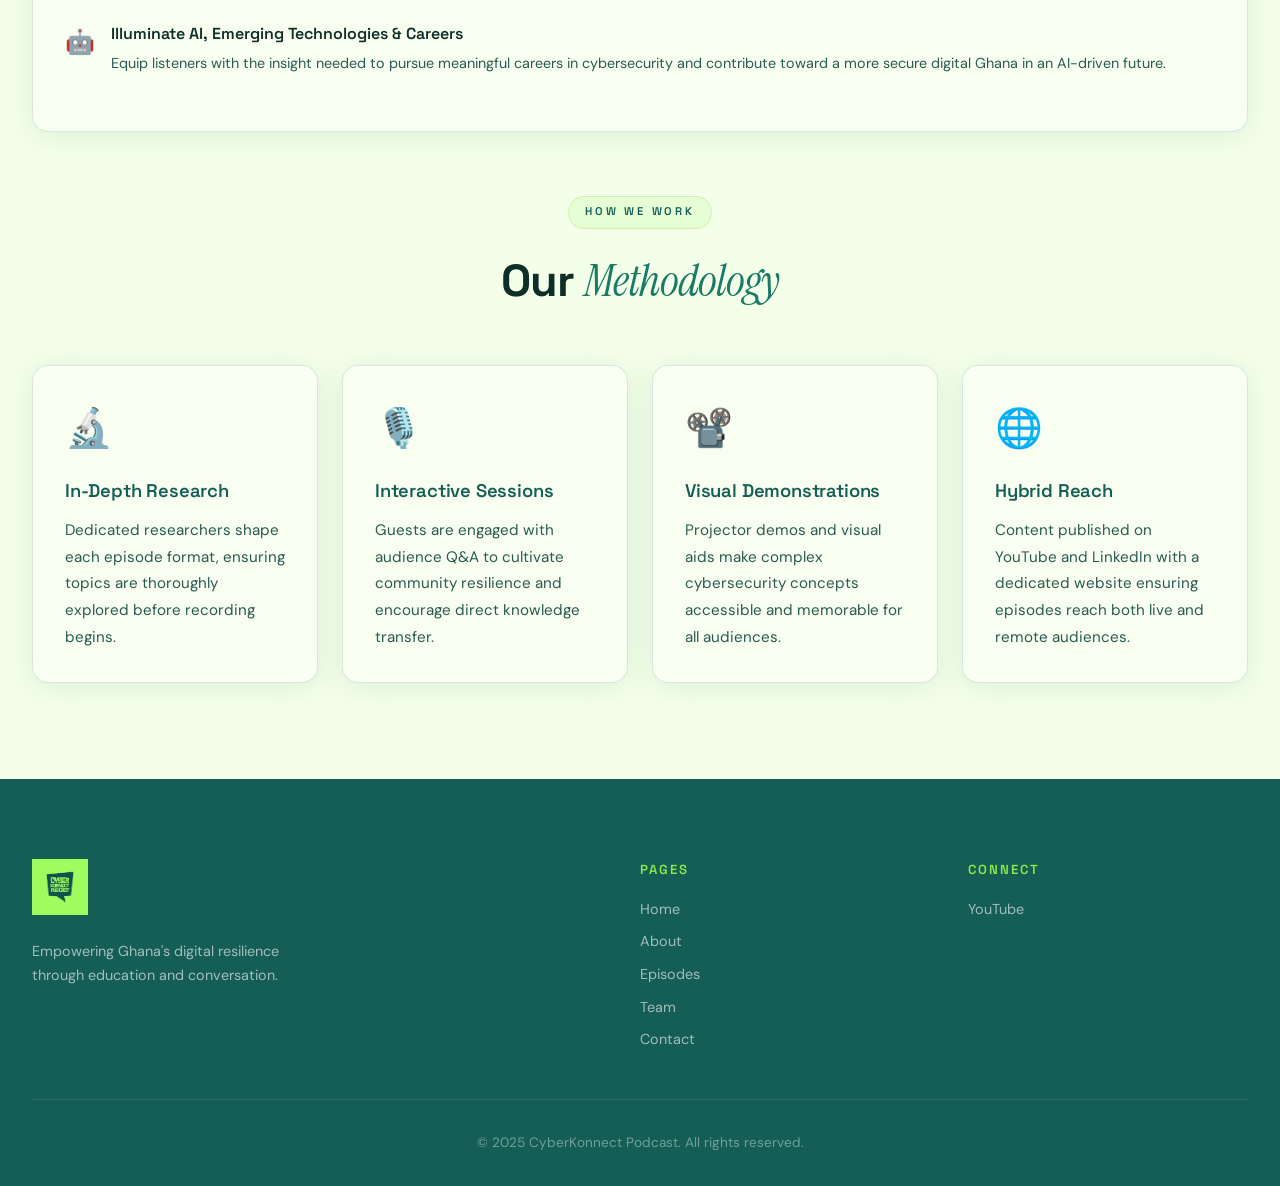
==== commit 84c4fecd: "modified:   about.html 	modified:   contact.html 	modified:   episodes.html 	modified:   gallery.htm" ====
--- a/about.html
+++ b/about.html
@@ -161,7 +161,7 @@
         <div class="footer-socials">
           <h4>Connect</h4>
           <a href="www.youtube.com/@CyberKonnectPodcast">YouTube</a>
-          <a href="#">LinkedIn</a>
+          
         </div>
       </div>
       <div class="footer-bottom">
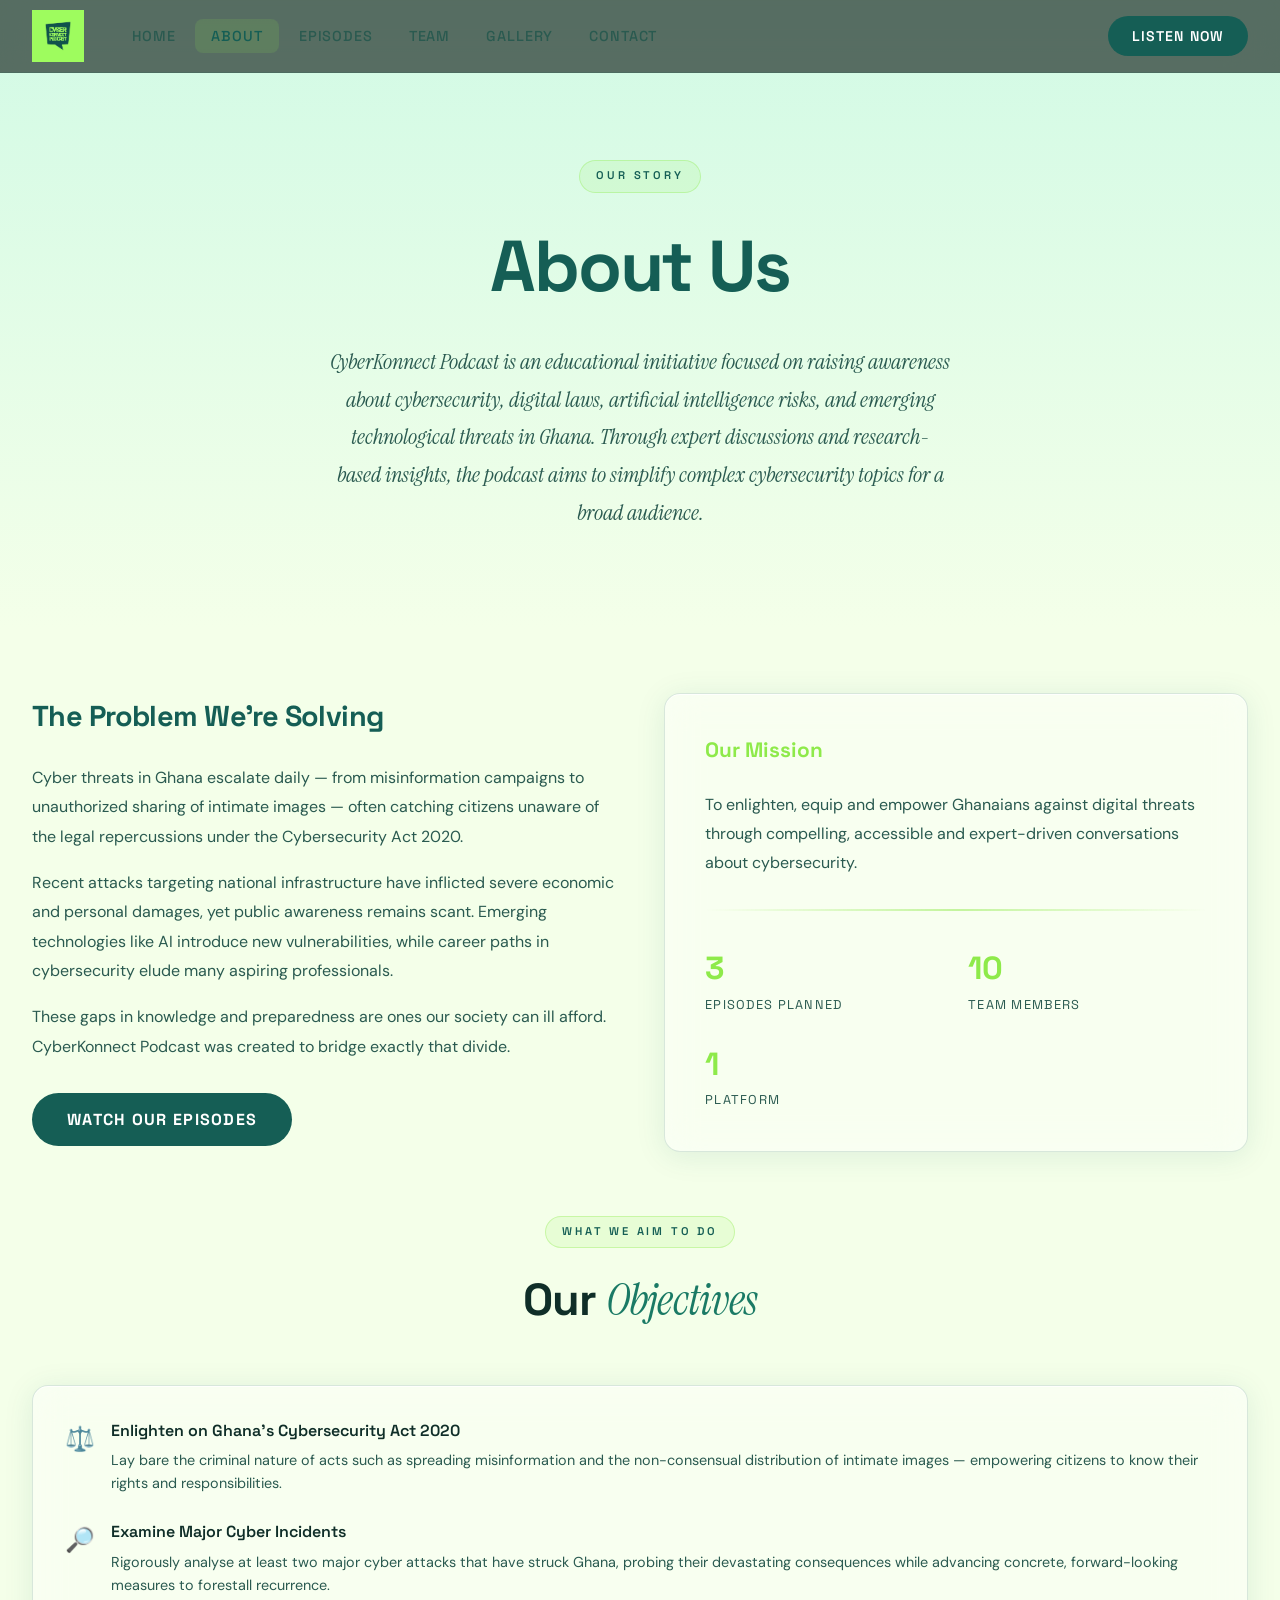
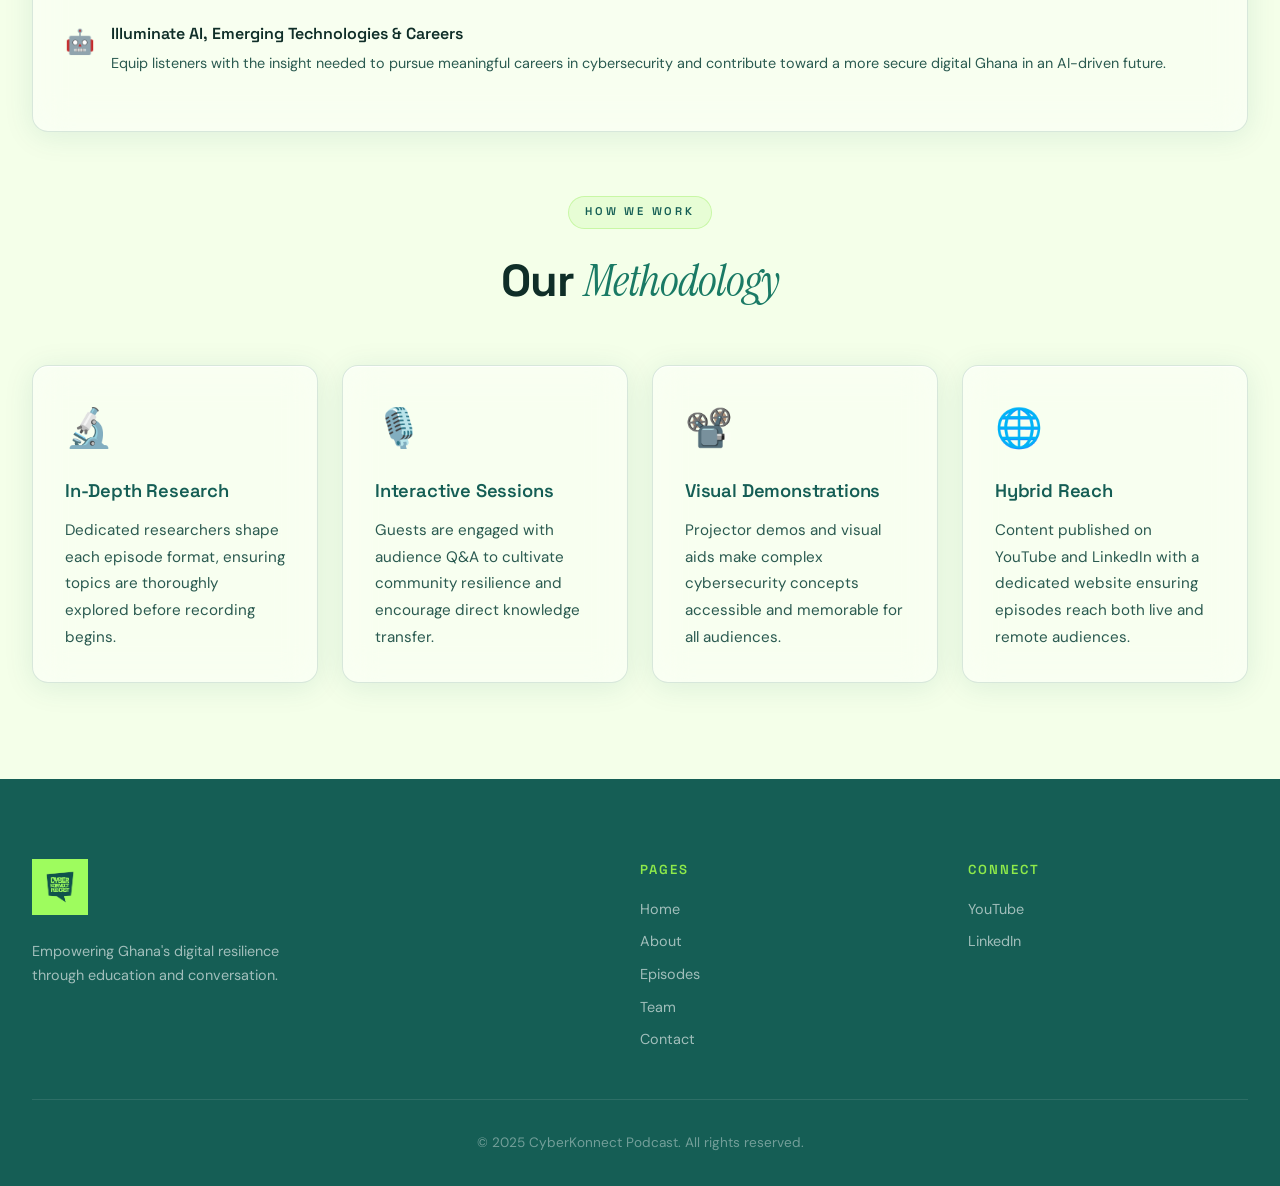
==== commit d9c08e8c: "commit" ====
--- a/about.html
+++ b/about.html
@@ -161,7 +161,7 @@
         <div class="footer-socials">
           <h4>Connect</h4>
           <a href="www.youtube.com/@CyberKonnectPodcast">YouTube</a>
-          
+          <a href="#">LinkedIn</a>
         </div>
       </div>
       <div class="footer-bottom">
